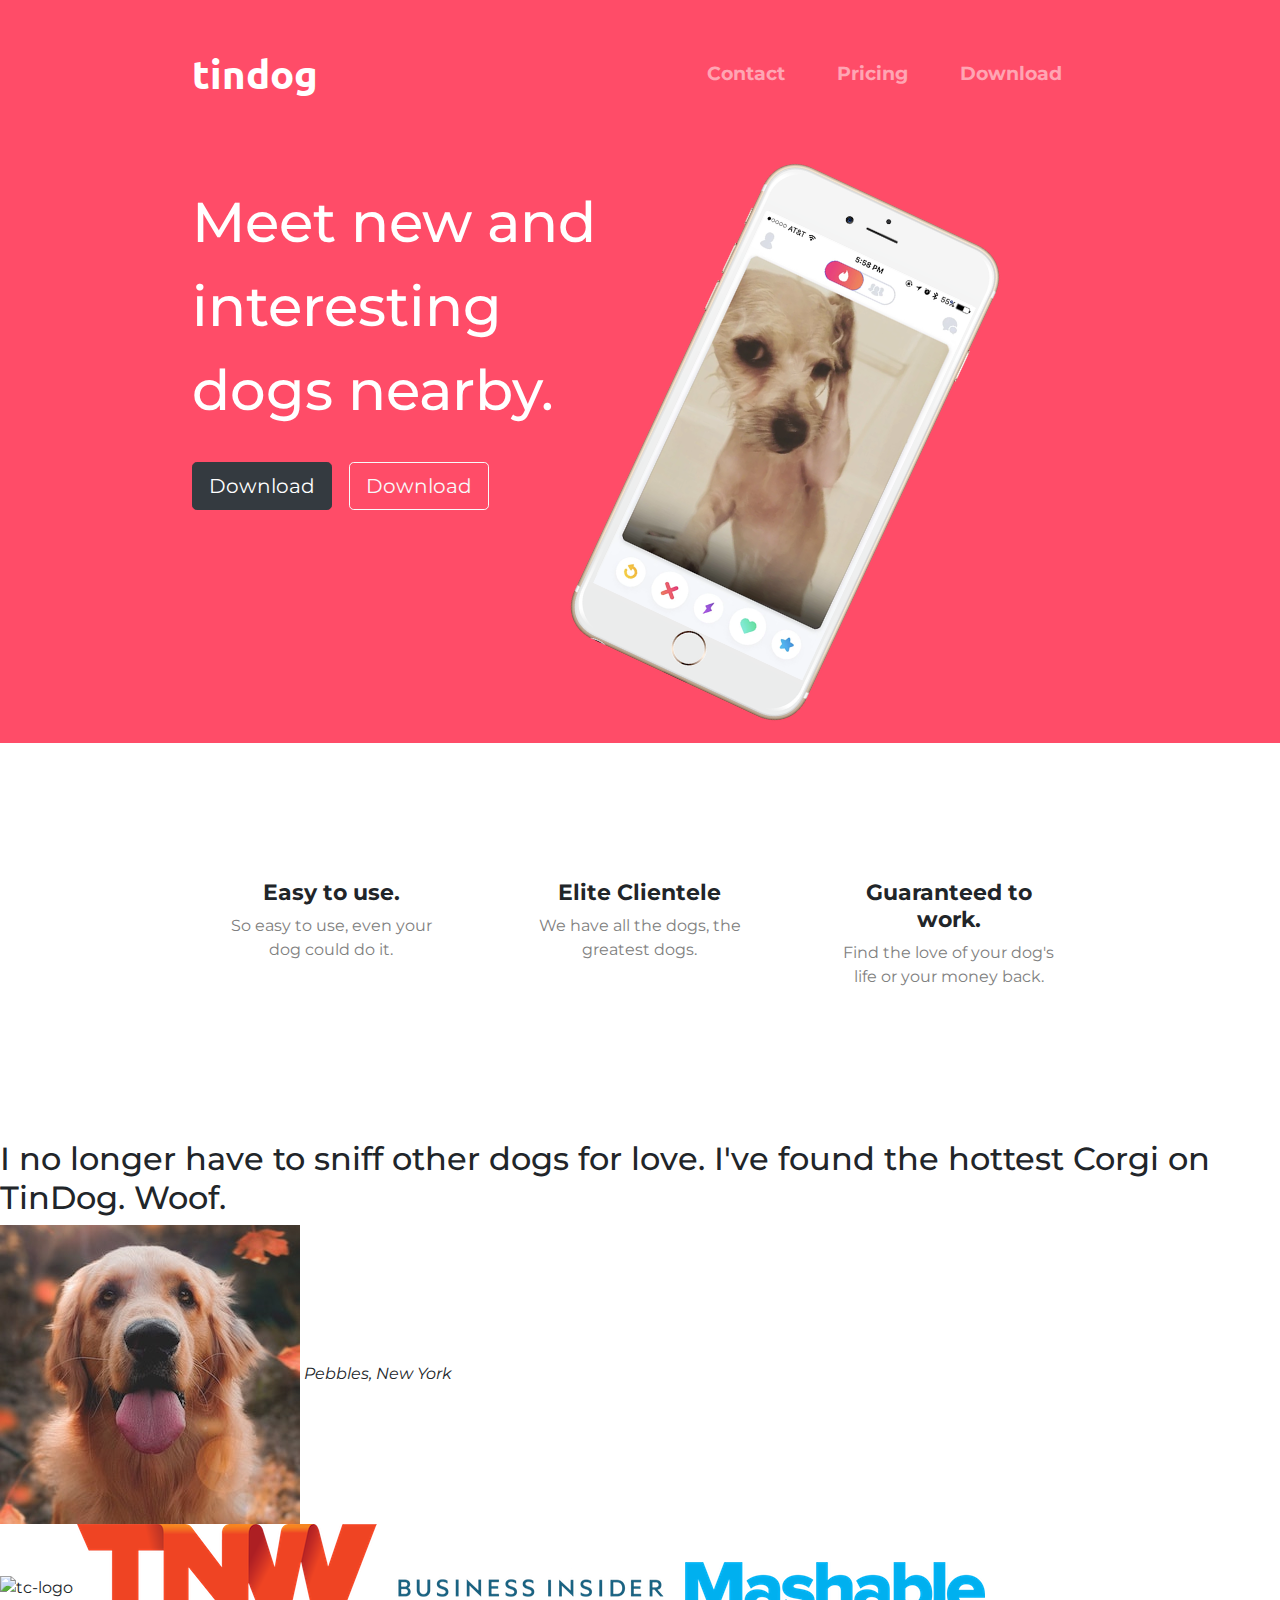
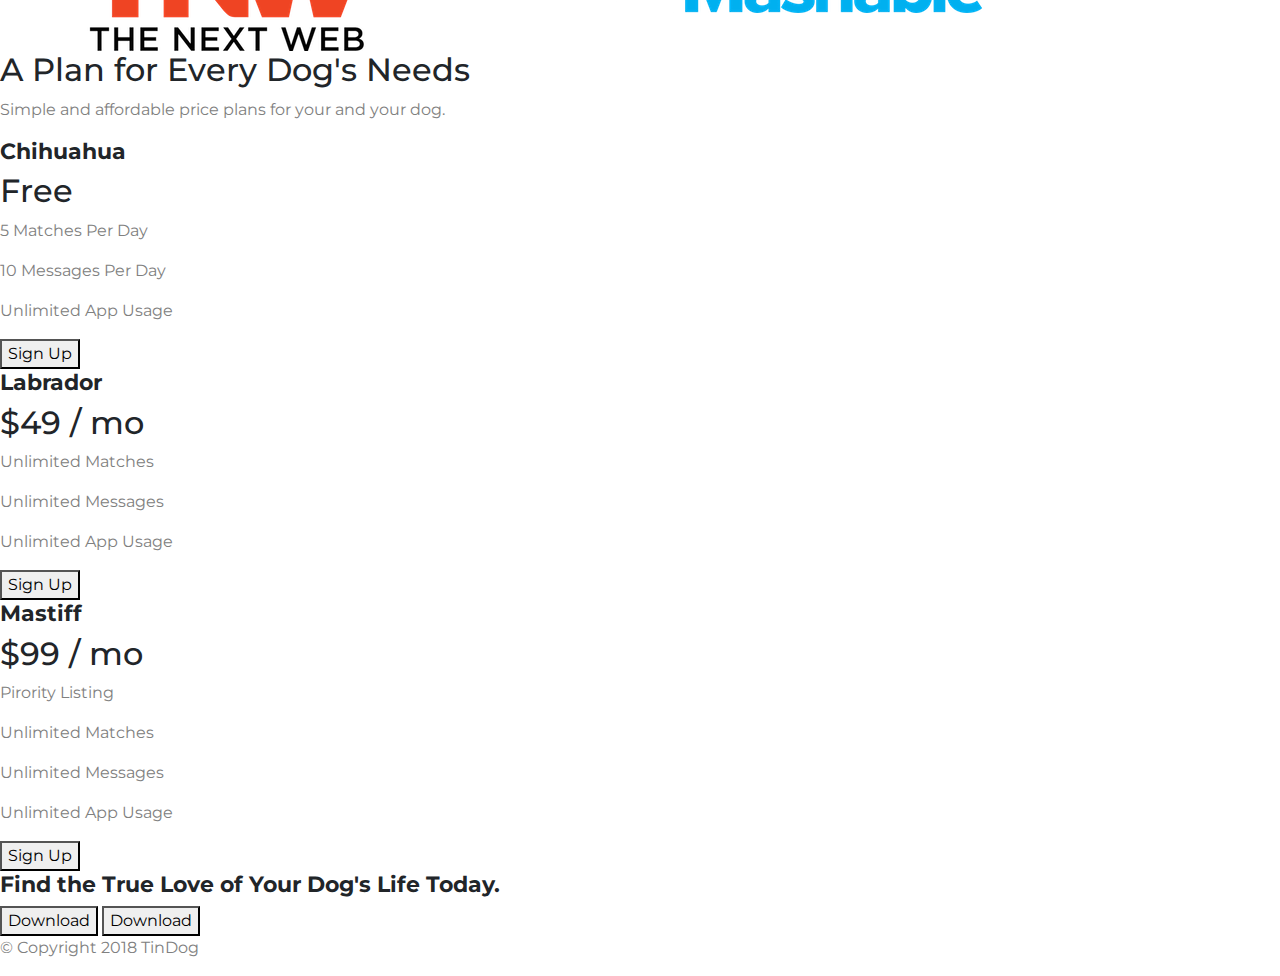
==== Bootstrap/TinDog Start Here/index.html @ 1881c7a8 "First commit" ====
<!DOCTYPE html>
<html>

<head>
  <meta charset="utf-8">
  <title>TinDog</title>
  <link href="https://fonts.googleapis.com/css2?family=Montserrat:wght@800&family=Ubuntu:wght@300&display=swap" rel="stylesheet"><link rel="stylesheet" href="css/styles.css">
  <link rel="stylesheet" href="https://stackpath.bootstrapcdn.com/bootstrap/4.3.1/css/bootstrap.min.css" integrity="sha384-ggOyR0iXCbMQv3Xipma34MD+dH/1fQ784/j6cY/iJTQUOhcWr7x9JvoRxT2MZw1T" crossorigin="anonymous">
  <link rel="stylesheet" href="css/styles.css">
</head>

<body>

  <section id="title">
    <div class="container-fluid">
    <!-- Nav Bar -->
    <nav class="navbar navbar-expand-lg navbar-dark">
      <a class="navbar-brand" href="">tindog</a>
      <button class="navbar-toggler" type="button" data-toggle="collapse" data-target="#navbarTogglerDemo02" aria-controls="navbarSupportedContent" aria-expanded="false" aria-label="Toggle navigation">
      <span class="navbar-toggler-icon"></span>
      </button>
      <div class="collapse navbar-collapse" id="navbarTogglerDemo02">
        <ul class="navbar-nav ml-auto">
          <li class="nav-item">
            <a class="nav-link" href="">Contact</a>
          </li>
          <li class="nav-item">
            <a class="nav-link" href="">Pricing</a>
          </li>
          <li class="nav-item">
            <a class="nav-link" href="">Download</a>
          </li>
        </ul>
      </div>
    </nav>


    <!-- Title -->
    <div class="row">
     <div class="col-lg-6">
        <h1>Meet new and interesting dogs nearby.</h1>
        <button type="button" class="btn btn-dark btn-lg download-button"><i class="fab fa-apple"></i> Download</button>
        
        <button type="button" class="btn btn-outline-light btn-lg"><i class="fab fa-google-play"></i> Download</button>
      </div>
      <div class="col-lg-6">
        <img class="title-img" src="images/iphone6.png" alt="iphone-mockup">
      </div>
    </div>
  </div>
  </section>


  <!-- Features -->

  <section id="features">
   
    <div class="row">
       
      <div class="feature-box col-lg-4">
        <i class="icon fas fa-check-circle fa-4x"></i>
        <h3>Easy to use.</h3>
        <p>So easy to use, even your dog could do it.</p>
      </div>
       
      <div class="feature-box col-lg-4">
        <i class="icon  fas fa-bullseye fa-4x"></i>
        <h3>Elite Clientele</h3>
        <p>We have all the dogs, the greatest dogs.</p>
      </div>
        
      <div class="feature-box col-lg-4">
        <i class="icon  fas fa-heart fa-4x"></i>
        <h3>Guaranteed to work.</h3>
        <p>Find the love of your dog's life or your money back.</p>
      </div>
    
    </div>
  
  </section>


  <!-- Testimonials -->

  <section id="testimonials">

    <h2>I no longer have to sniff other dogs for love. I've found the hottest Corgi on TinDog. Woof.</h2>
    <img src="images/dog-img.jpg" alt="dog-profile">
    <em>Pebbles, New York</em>

    <!-- <h2 class="testimonial-text">My dog used to be so lonely, but with TinDog's help, they've found the love of their life. I think.</h2>
    <img class="testimonial-image" src="images/lady-img.jpg" alt="lady-profile">
    <em>Beverly, Illinois</em> -->

  </section>


  <!-- Press -->

  <section id="press">
    <img src="images/techcrunch.png" alt="tc-logo">
    <img src="images/tnw.png" alt="tnw-logo">
    <img src="images/bizinsider.png" alt="biz-insider-logo">
    <img src="images/mashable.png" alt="mashable-logo">

  </section>


  <!-- Pricing -->

  <section id="pricing">

    <h2>A Plan for Every Dog's Needs</h2>
    <p>Simple and affordable price plans for your and your dog.</p>


    <h3>Chihuahua</h3>
    <h2>Free</h2>
    <p>5 Matches Per Day</p>
    <p>10 Messages Per Day</p>
    <p>Unlimited App Usage</p>
    <button type="button">Sign Up</button>


    <h3>Labrador</h3>
    <h2>$49 / mo</h2>
    <p>Unlimited Matches</p>
    <p>Unlimited Messages</p>
    <p>Unlimited App Usage</p>
    <button type="button">Sign Up</button>


    <h3>Mastiff</h3>
    <h2>$99 / mo</h2>
    <p>Pirority Listing</p>
    <p>Unlimited Matches</p>
    <p>Unlimited Messages</p>
    <p>Unlimited App Usage</p>
    <button type="button">Sign Up</button>

  </section>


  <!-- Call to Action -->

  <section id="cta">

    <h3>Find the True Love of Your Dog's Life Today.</h3>
    <button type="button">Download</button>
    <button type="button">Download</button>

  </section>


  <!-- Footer -->

  <footer id="footer">

    <p>© Copyright 2018 TinDog</p>

  </footer>
  <script defer src="https://cdnjs.cloudflare.com/ajax/libs/font-awesome/5.14.0/js/all.min.js"></script>
  <script src="https://code.jquery.com/jquery-3.3.1.slim.min.js" integrity="sha384-q8i/X+965DzO0rT7abK41JStQIAqVgRVzpbzo5smXKp4YfRvH+8abtTE1Pi6jizo" crossorigin="anonymous"></script>
  <script src="https://cdnjs.cloudflare.com/ajax/libs/popper.js/1.14.7/umd/popper.min.js" integrity="sha384-UO2eT0CpHqdSJQ6hJty5KVphtPhzWj9WO1clHTMGa3JDZwrnQq4sF86dIHNDz0W1" crossorigin="anonymous"></script>
  <script src="https://stackpath.bootstrapcdn.com/bootstrap/4.3.1/js/bootstrap.min.js" integrity="sha384-JjSmVgyd0p3pXB1rRibZUAYoIIy6OrQ6VrjIEaFf/nJGzIxFDsf4x0xIM+B07jRM" crossorigin="anonymous"></script>
</body>

</html>
---- Bootstrap/TinDog Start Here/css/styles.css ----
#title {
    background-color: #ff4c68;
    color: #fff;
}

#features{
    padding: 7% 15%;
}

h1{
  font-family: "Montserrat";
  font-size: 3.5rem;
  line-height: 1.5;  
}

.container-fluid{
  padding: 3% 15%;
}

body{
  font-family: "Montserrat";
}

.navbar{
  padding: 0 0 4.5rem;
}

.navbar-brand{
  font-family: "Ubuntu";
  font-size: 2.5rem;
  font-weight: bold;
}

.nav-item{
    padding: 0 18px; 
}

.nav-link{
    font-family: "Montserrat";
    font-size: 1.2rem;
    font-weight: bold;
}

.download-button{
  margin: 5% 3% 5% 0;
}

.title-img{
  width: 60%;
  transform: rotate(25deg);
}

.feature-box{
  text-align: center;
  padding: 5%
}

h3{
  font-family: "Montserrat";
  font-weight: bold;
  font-size: 1.4rem;
}

p{
  font-family: "Montserrat";
  color: gray; 
}

.icon{
  color: #ef8172;
  margin-bottom: 1rem;
}

.icon:hover{
 color:#ff4c68;
}
---- Bootstrap/TinDog Start Here/css/styles.css ----
#title {
    background-color: #ff4c68;
    color: #fff;
}

#features{
    padding: 7% 15%;
}

h1{
  font-family: "Montserrat";
  font-size: 3.5rem;
  line-height: 1.5;  
}

.container-fluid{
  padding: 3% 15%;
}

body{
  font-family: "Montserrat";
}

.navbar{
  padding: 0 0 4.5rem;
}

.navbar-brand{
  font-family: "Ubuntu";
  font-size: 2.5rem;
  font-weight: bold;
}

.nav-item{
    padding: 0 18px; 
}

.nav-link{
    font-family: "Montserrat";
    font-size: 1.2rem;
    font-weight: bold;
}

.download-button{
  margin: 5% 3% 5% 0;
}

.title-img{
  width: 60%;
  transform: rotate(25deg);
}

.feature-box{
  text-align: center;
  padding: 5%
}

h3{
  font-family: "Montserrat";
  font-weight: bold;
  font-size: 1.4rem;
}

p{
  font-family: "Montserrat";
  color: gray; 
}

.icon{
  color: #ef8172;
  margin-bottom: 1rem;
}

.icon:hover{
 color:#ff4c68;
}
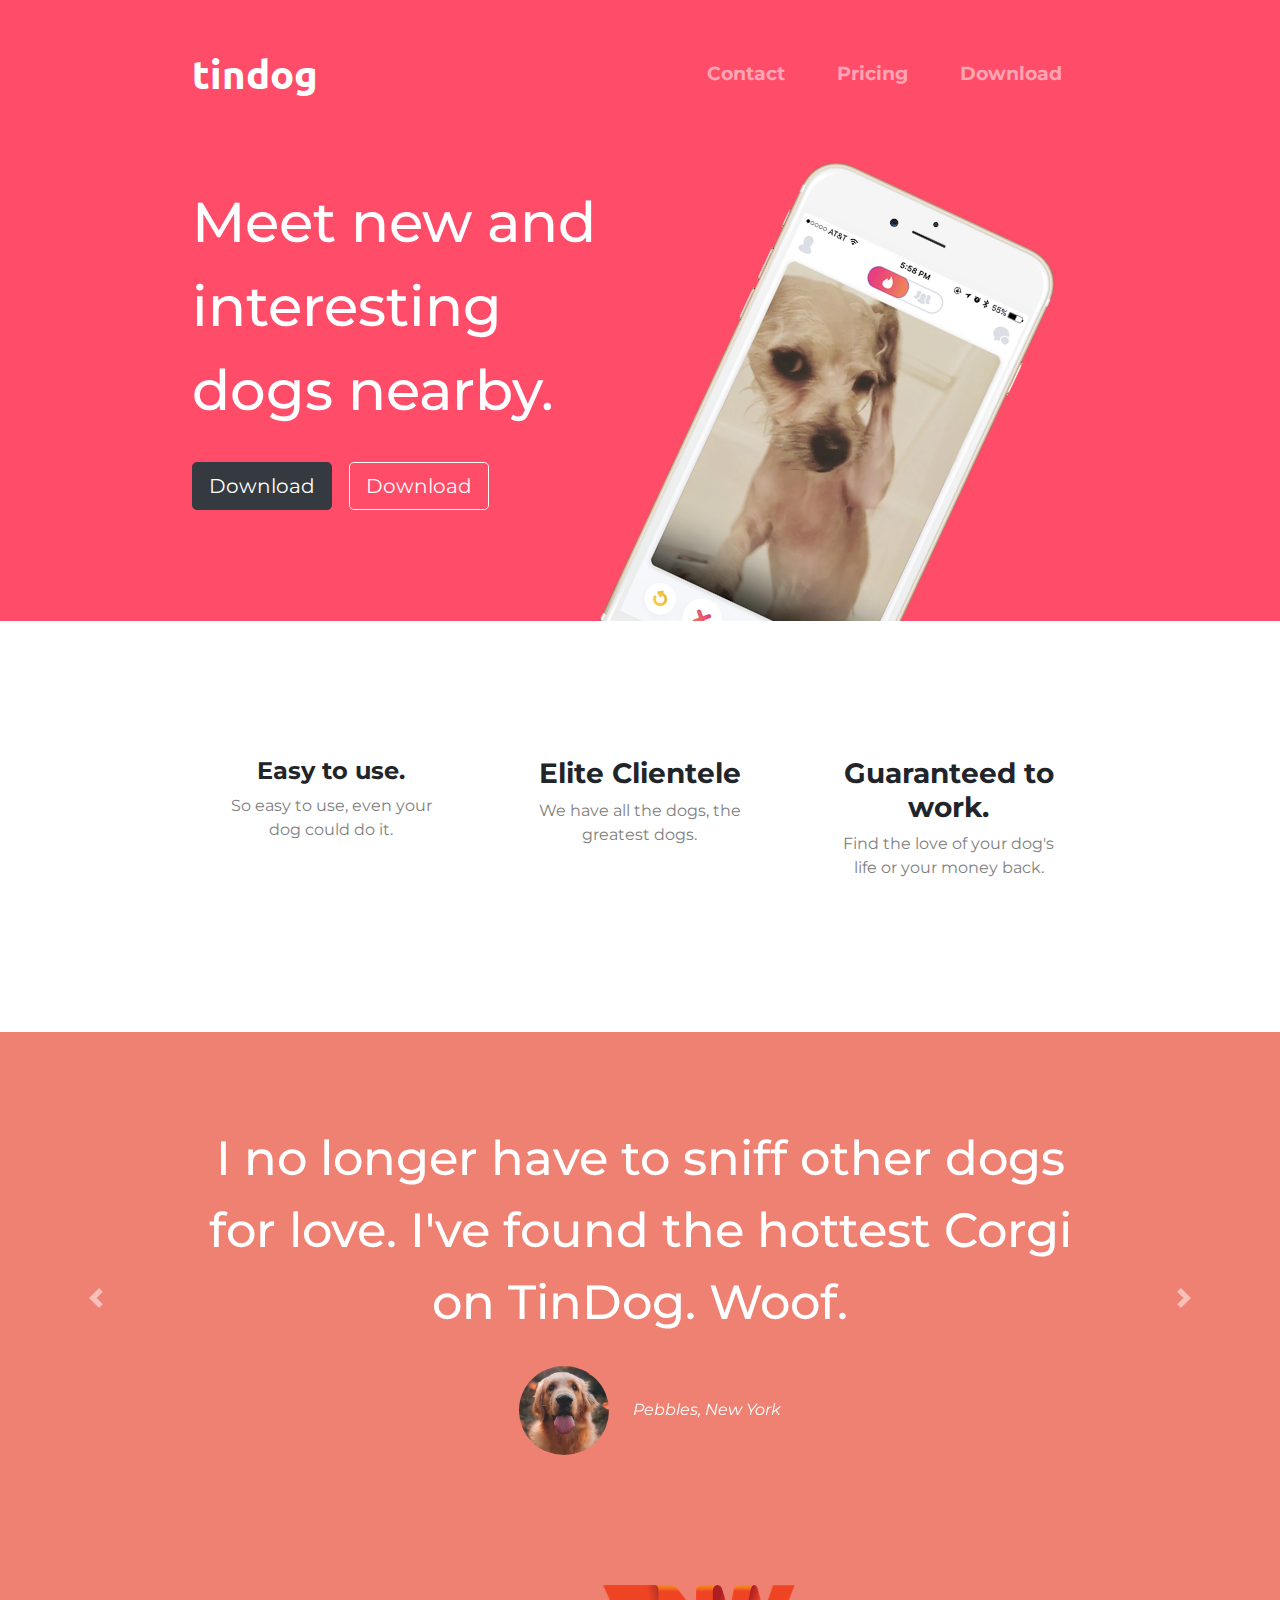
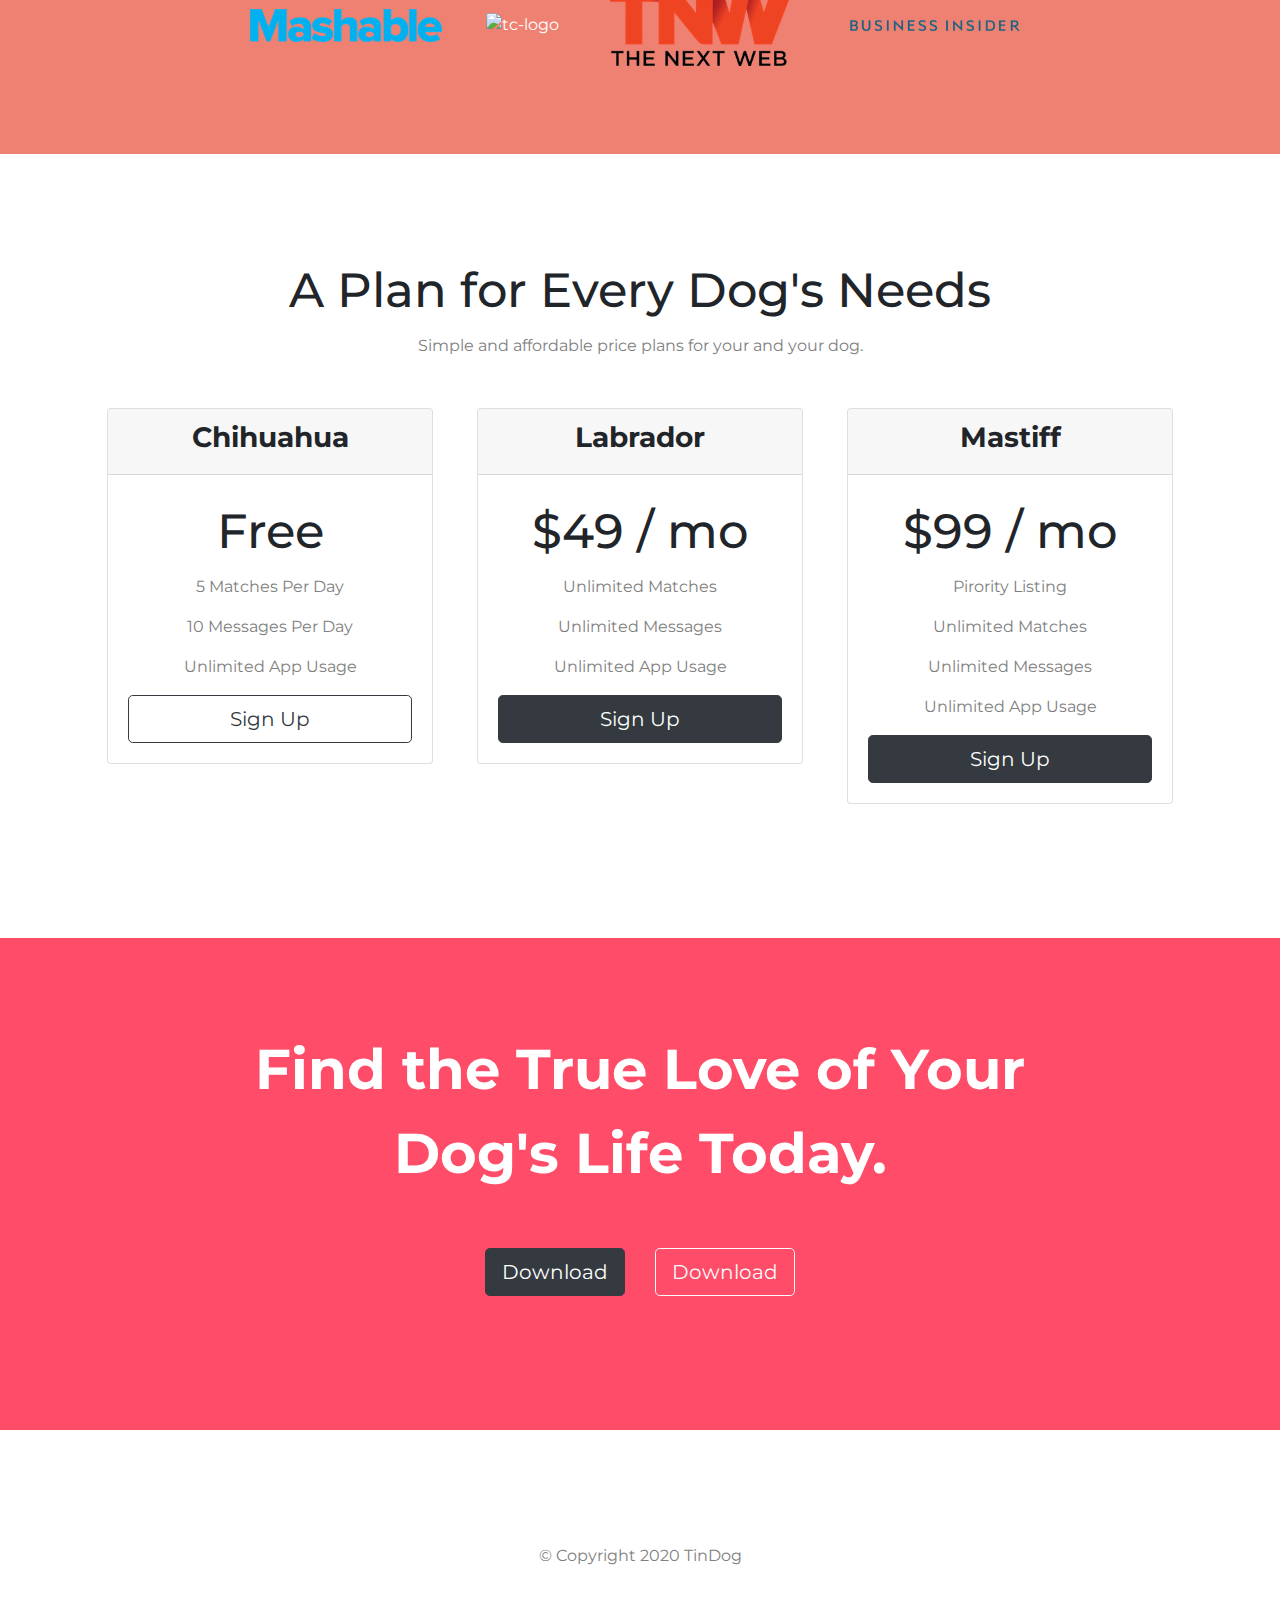
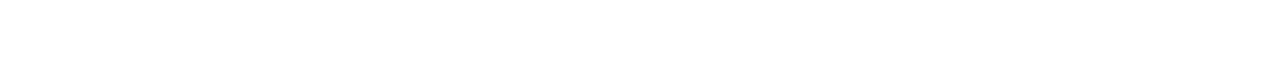
==== commit 42bb07d6: "Added bootstrap" ====
--- a/Bootstrap/TinDog Start Here/index.html
+++ b/Bootstrap/TinDog Start Here/index.html
@@ -11,7 +11,7 @@
 
 <body>
 
-  <section id="title">
+  <section class="colored-section" id="title">
     <div class="container-fluid">
     <!-- Nav Bar -->
     <nav class="navbar navbar-expand-lg navbar-dark">
@@ -22,13 +22,13 @@
       <div class="collapse navbar-collapse" id="navbarTogglerDemo02">
         <ul class="navbar-nav ml-auto">
           <li class="nav-item">
-            <a class="nav-link" href="">Contact</a>
+            <a class="nav-link" href="#footer">Contact</a>
           </li>
           <li class="nav-item">
-            <a class="nav-link" href="">Pricing</a>
+            <a class="nav-link" href="#pricing">Pricing</a>
           </li>
           <li class="nav-item">
-            <a class="nav-link" href="">Download</a>
+            <a class="nav-link" href="#cta">Download</a>
           </li>
         </ul>
       </div>
@@ -38,7 +38,7 @@
     <!-- Title -->
     <div class="row">
      <div class="col-lg-6">
-        <h1>Meet new and interesting dogs nearby.</h1>
+        <h1 class="big-heading">Meet new and interesting dogs nearby.</h1>
         <button type="button" class="btn btn-dark btn-lg download-button"><i class="fab fa-apple"></i> Download</button>
         
         <button type="button" class="btn btn-outline-light btn-lg"><i class="fab fa-google-play"></i> Download</button>
@@ -53,111 +53,148 @@
 
   <!-- Features -->
 
-  <section id="features">
-   
+  <section class="white-section" id="features">
+   <div class="container-fluid">
     <div class="row">
        
       <div class="feature-box col-lg-4">
         <i class="icon fas fa-check-circle fa-4x"></i>
-        <h3>Easy to use.</h3>
+        <h3 class="feautre-title">Easy to use.</h3>
         <p>So easy to use, even your dog could do it.</p>
       </div>
        
       <div class="feature-box col-lg-4">
         <i class="icon  fas fa-bullseye fa-4x"></i>
-        <h3>Elite Clientele</h3>
+        <h3 feautre-title>Elite Clientele</h3>
         <p>We have all the dogs, the greatest dogs.</p>
       </div>
         
       <div class="feature-box col-lg-4">
         <i class="icon  fas fa-heart fa-4x"></i>
-        <h3>Guaranteed to work.</h3>
+        <h3 feautre-title>Guaranteed to work.</h3>
         <p>Find the love of your dog's life or your money back.</p>
       </div>
     
     </div>
-  
+  </div>
   </section>
 
 
   <!-- Testimonials -->
 
-  <section id="testimonials">
-
-    <h2>I no longer have to sniff other dogs for love. I've found the hottest Corgi on TinDog. Woof.</h2>
-    <img src="images/dog-img.jpg" alt="dog-profile">
-    <em>Pebbles, New York</em>
-
-    <!-- <h2 class="testimonial-text">My dog used to be so lonely, but with TinDog's help, they've found the love of their life. I think.</h2>
-    <img class="testimonial-image" src="images/lady-img.jpg" alt="lady-profile">
-    <em>Beverly, Illinois</em> -->
-
+  <section class="colored-section" id="testimonials">
+    
+    <div id="carouselExampleControls" class="carousel slide" data-ride="carousel">
+      <div class="carousel-inner">
+        <div class="carousel-item active container-fluid">
+          <h2 class="testimonial-text">I no longer have to sniff other dogs for love. I've found the hottest Corgi on TinDog. Woof.</h2>
+          <img class="testimonial-image" src="images/dog-img.jpg" alt="dog-profile">
+          <em>Pebbles, New York</em>
+        </div>
+        <div class="carousel-item container-fluid">
+          <h2 class="testimonial-text">My dog used to be so lonely, but with TinDog's help, they've found the love of their life. I think.</h2>
+          <img class="testimonial-image" src="images/lady-img.jpg" alt="lady-profile">
+          <em>Beverly, Illinois</em> 
+        </div>
+      </div>
+      
+      <a class="carousel-control-prev" href="#carouselExampleControls" role="button" data-slide="prev">
+        <span class="carousel-control-prev-icon"></span>
+      </a>
+      <a class="carousel-control-next" href="#carouselExampleControls" role="button" data-slide="next">
+        <span class="carousel-control-next-icon"></span>
+        
+      </a>
+    </div>
   </section>
 
 
   <!-- Press -->
 
-  <section id="press">
-    <img src="images/techcrunch.png" alt="tc-logo">
-    <img src="images/tnw.png" alt="tnw-logo">
-    <img src="images/bizinsider.png" alt="biz-insider-logo">
-    <img src="images/mashable.png" alt="mashable-logo">
+  <section class="colored-section" id="press">
+    <img class="press-logo" src="images/mashable.png" alt="mashable-logo">
+    <img class="press-logo" src="images/techcrunch.png" alt="tc-logo">
+    <img class="press-logo" src="images/tnw.png" alt="tnw-logo">
+    <img class="press-logo" src="images/bizinsider.png" alt="biz-insider-logo">
 
   </section>
 
 
   <!-- Pricing -->
 
-  <section id="pricing">
-
-    <h2>A Plan for Every Dog's Needs</h2>
+  <section class="white-section" id="pricing">
+    <h2 class="section-heading">A Plan for Every Dog's Needs</h2>
     <p>Simple and affordable price plans for your and your dog.</p>
-
-
-    <h3>Chihuahua</h3>
-    <h2>Free</h2>
-    <p>5 Matches Per Day</p>
-    <p>10 Messages Per Day</p>
-    <p>Unlimited App Usage</p>
-    <button type="button">Sign Up</button>
-
-
-    <h3>Labrador</h3>
-    <h2>$49 / mo</h2>
-    <p>Unlimited Matches</p>
-    <p>Unlimited Messages</p>
-    <p>Unlimited App Usage</p>
-    <button type="button">Sign Up</button>
-
-
-    <h3>Mastiff</h3>
-    <h2>$99 / mo</h2>
-    <p>Pirority Listing</p>
-    <p>Unlimited Matches</p>
-    <p>Unlimited Messages</p>
-    <p>Unlimited App Usage</p>
-    <button type="button">Sign Up</button>
-
+    <div class="row">
+      <div class="col-lg-4 col-md-6 pricing-col">
+      <div class="card">
+        <div class="card-header">
+          <h3>Chihuahua</h3>
+        </div>
+        <div class="card-body">
+          <h2 class="price-text">Free</h2>
+          <p>5 Matches Per Day</p>
+          <p>10 Messages Per Day</p>
+          <p>Unlimited App Usage</p>
+          <button type="button" class="btn btn-outline-dark btn-lg btn-block">Sign Up</button>
+        </div>
+      </div>
+      </div> 
+      <div class="col-lg-4 col-md-6 pricing-col">
+      <div class="card">
+        <div class="card-header">
+          <h3>Labrador</h3>
+        </div>
+        <div class="card-body">
+          <h2 price-text>$49 / mo</h2>
+          <p>Unlimited Matches</p>
+          <p>Unlimited Messages</p>
+          <p>Unlimited App Usage</p>
+          <button type="button" class="btn btn-dark btn-lg btn-block">Sign Up</button>
+        </div>
+      </div>
+    </div>
+
+    <div class="col-lg-4 col-md-12 pricing-col">
+      <div class="card">
+        <div class="card-header">
+          <h3>Mastiff</h3>
+        </div>
+        <div class="card-body">
+          <h2 price-text>$99 / mo</h2>
+          <p>Pirority Listing</p>
+          <p>Unlimited Matches</p>
+          <p>Unlimited Messages</p>
+          <p>Unlimited App Usage</p>
+        <button type="button" class="btn btn-dark btn-lg btn-block">Sign Up</button>
+        </div>
+      </div>
+    </div>
+    </div>
   </section>
 
 
   <!-- Call to Action -->
 
-  <section id="cta">
-
-    <h3>Find the True Love of Your Dog's Life Today.</h3>
-    <button type="button">Download</button>
-    <button type="button">Download</button>
-
+  <section class="colored-section" id="cta">
+    <div class="container-fluid">
+    <h3 class="big-heading">Find the True Love of Your Dog's Life Today.</h3>
+    <button type="button" class="btn btn-dark btn-lg download-button"><i class="fab fa-apple"></i> Download</button>
+    <button type="button" class="btn btn-outline-light btn-lg"><i class="fab fa-google-play"></i> Download</button>
+    </div>
   </section>
 
 
   <!-- Footer -->
 
-  <footer id="footer">
-
-    <p>© Copyright 2018 TinDog</p>
-
+  <footer class="white-section" id="footer">
+    <div class="container-fluid">
+    <i class="fab fa-facebook-f ficon"></i>
+    <i class="fab fa-twitter ficon"></i>
+    <i class="fab fa-instagram ficon"></i>
+    <i class="fas fa-envelope ficon"></i>
+    <p>© Copyright 2020 TinDog</p>
+  </div>
   </footer>
   <script defer src="https://cdnjs.cloudflare.com/ajax/libs/font-awesome/5.14.0/js/all.min.js"></script>
   <script src="https://code.jquery.com/jquery-3.3.1.slim.min.js" integrity="sha384-q8i/X+965DzO0rT7abK41JStQIAqVgRVzpbzo5smXKp4YfRvH+8abtTE1Pi6jizo" crossorigin="anonymous"></script>
--- a/Bootstrap/TinDog Start Here/css/styles.css
+++ b/Bootstrap/TinDog Start Here/css/styles.css
@@ -1,23 +1,54 @@
-#title {
-    background-color: #ff4c68;
+#title .container-fluid{
+  padding: 3% 15% 7%;
+  text-align: left;
+}
+
+#features{
+   
+    position: relative;
+    
+}
+
+h1,h2,h3,h4,h5{
+  font-family: "Montserrat";
+}
+
+/*Big Heading */
+.big-heading{
+  font-family: "Montserrat";
+  font-size: 3.5rem;
+  line-height: 1.5;  
+
+}
+
+.feautre-title{
+  font-size: 1.5rem;
+}
+.section-heading{
+  font-size: 3rem;
+  line-height: 1.5;
+}
+
+.price-text{
+  font-size: 3rem;
+  line-height: 1.5;
+}
+.container-fluid{
+  padding: 7% 15%;
+}
+
+/*Sections*/
+.colored-section{
+  background-color: #ff4c68;
     color: #fff;
 }
 
-#features{
-    padding: 7% 15%;
-}
-
-h1{
-  font-family: "Montserrat";
-  font-size: 3.5rem;
-  line-height: 1.5;  
-}
-
-.container-fluid{
-  padding: 3% 15%;
+.white-section{
+  background-color: #fff;
 }
 
 body{
+  text-align: center;
   font-family: "Montserrat";
 }
 
@@ -48,17 +79,30 @@
 .title-img{
   width: 60%;
   transform: rotate(25deg);
+  position: absolute;
+  right: 30%;
+  
 }
 
 .feature-box{
-  text-align: center;
   padding: 5%
 }
 
 h3{
-  font-family: "Montserrat";
-  font-weight: bold;
-  font-size: 1.4rem;
+    font-weight: bold;
+  
+  }
+
+  .cta-head{
+    font-family: "Montserrat";
+    font-weight: 600;
+    font-size: 3rem;
+    line-height: 1.5;
+      
+}
+
+.ficon{
+  margin: 20px 10px;
 }
 
 p{
@@ -73,4 +117,58 @@
 
 .icon:hover{
  color:#ff4c68;
-}+}
+
+#testimonials {
+  background-color: #ef8172;
+}
+
+h2{
+ 
+  font-size: 3rem;
+  line-height: 1.5;
+}
+
+.testimonial-text{
+  font-size: 3rem;
+  line-height: 1.5;
+}
+
+.testimonial-image{
+  width: 10%;
+  border-radius: 100%;
+  margin: 20px;
+}
+
+#press{
+  background-color: #ef8172;
+  
+  padding-bottom: 3%;
+}
+
+.press-logo{
+  width: 15%;
+  margin: 20px 20px 50px;
+}
+
+
+#pricing {
+  
+  padding: 100px;
+}
+
+.pricing-col{
+  padding: 3% 2%;
+}
+
+@media (max-width: 1028px) {
+  #title{
+    text-align: center;
+  }
+  .title-img{
+    padding-top: 15px;
+    position: static;
+    transform: rotate(0);
+  }
+}
+
--- a/Bootstrap/TinDog Start Here/css/styles.css
+++ b/Bootstrap/TinDog Start Here/css/styles.css
@@ -1,23 +1,54 @@
-#title {
-    background-color: #ff4c68;
+#title .container-fluid{
+  padding: 3% 15% 7%;
+  text-align: left;
+}
+
+#features{
+   
+    position: relative;
+    
+}
+
+h1,h2,h3,h4,h5{
+  font-family: "Montserrat";
+}
+
+/*Big Heading */
+.big-heading{
+  font-family: "Montserrat";
+  font-size: 3.5rem;
+  line-height: 1.5;  
+
+}
+
+.feautre-title{
+  font-size: 1.5rem;
+}
+.section-heading{
+  font-size: 3rem;
+  line-height: 1.5;
+}
+
+.price-text{
+  font-size: 3rem;
+  line-height: 1.5;
+}
+.container-fluid{
+  padding: 7% 15%;
+}
+
+/*Sections*/
+.colored-section{
+  background-color: #ff4c68;
     color: #fff;
 }
 
-#features{
-    padding: 7% 15%;
-}
-
-h1{
-  font-family: "Montserrat";
-  font-size: 3.5rem;
-  line-height: 1.5;  
-}
-
-.container-fluid{
-  padding: 3% 15%;
+.white-section{
+  background-color: #fff;
 }
 
 body{
+  text-align: center;
   font-family: "Montserrat";
 }
 
@@ -48,17 +79,30 @@
 .title-img{
   width: 60%;
   transform: rotate(25deg);
+  position: absolute;
+  right: 30%;
+  
 }
 
 .feature-box{
-  text-align: center;
   padding: 5%
 }
 
 h3{
-  font-family: "Montserrat";
-  font-weight: bold;
-  font-size: 1.4rem;
+    font-weight: bold;
+  
+  }
+
+  .cta-head{
+    font-family: "Montserrat";
+    font-weight: 600;
+    font-size: 3rem;
+    line-height: 1.5;
+      
+}
+
+.ficon{
+  margin: 20px 10px;
 }
 
 p{
@@ -73,4 +117,58 @@
 
 .icon:hover{
  color:#ff4c68;
-}+}
+
+#testimonials {
+  background-color: #ef8172;
+}
+
+h2{
+ 
+  font-size: 3rem;
+  line-height: 1.5;
+}
+
+.testimonial-text{
+  font-size: 3rem;
+  line-height: 1.5;
+}
+
+.testimonial-image{
+  width: 10%;
+  border-radius: 100%;
+  margin: 20px;
+}
+
+#press{
+  background-color: #ef8172;
+  
+  padding-bottom: 3%;
+}
+
+.press-logo{
+  width: 15%;
+  margin: 20px 20px 50px;
+}
+
+
+#pricing {
+  
+  padding: 100px;
+}
+
+.pricing-col{
+  padding: 3% 2%;
+}
+
+@media (max-width: 1028px) {
+  #title{
+    text-align: center;
+  }
+  .title-img{
+    padding-top: 15px;
+    position: static;
+    transform: rotate(0);
+  }
+}
+
